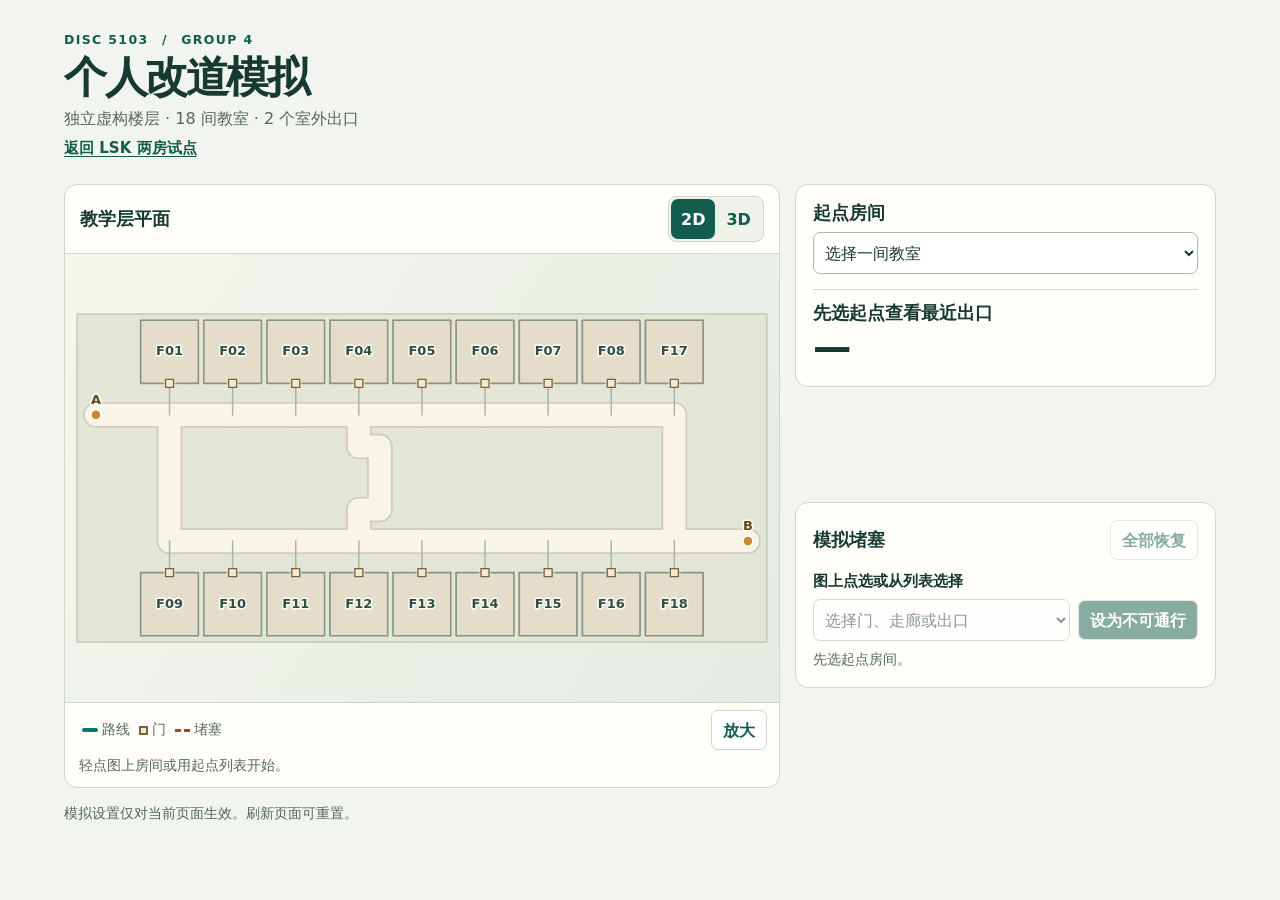
==== personal/index.html @ 48050614 "Add the self-contained 2D and 3D teaching exercise" ====
<!doctype html>
<html lang="zh-CN"><head>
  <meta charset="utf-8"><meta name="viewport" content="width=device-width, initial-scale=1">
  <meta name="theme-color" content="#123c36"><title>个人改道模拟 · DISC 5103</title>
  <link rel="stylesheet" href="./style.css">
  <script defer src="./floor-offline.js"></script><script defer src="./routing.js"></script><script defer src="./map.js"></script><script defer src="./app.js"></script>
</head><body><main>
  <header><p class="kicker">DISC 5103　/　GROUP 4</p><h1>个人改道模拟</h1>
    <p class="sub">独立虚构楼层 · 18 间教室 · 2 个室外出口</p>
    <a class="local-entry" href="../index.html">返回 LSK 两房试点</a></header>
  <p id="error" role="alert" hidden></p>
  <div id="work" class="layout" aria-busy="true">
    <section class="start-card">
      <label for="room">起点房间</label>
      <select id="room"><option value="">选择一间教室</option></select>
      <div class="reading" aria-live="polite">
        <h2 id="dest">先选起点查看最近出口</h2>
        <p class="metric"><b id="distance">—</b><span id="units"></span></p>
        <p id="change"></p><p id="baseline" class="note"></p><p id="ties" class="note"></p>
      </div>
    </section>
    <section class="map-card">
      <div class="map-head"><h2>教学层平面</h2>
        <div class="seg" role="group" aria-label="楼层视图"><button id="v2" aria-pressed="true">2D</button><button id="v3" aria-pressed="false">3D</button></div></div>
      <div class="map-window" id="viewport"><canvas id="floor-map" role="img" aria-label="虚构楼层图"></canvas></div>
      <div class="tools"><span class="legend"><i class="key-line"></i>路线 <i class="key-door"></i>门 <i class="key-block"></i>堵塞</span>
        <div class="tool-btns"><button id="zoom" title="切换放大或全图">放大</button><button id="rotate" hidden>旋转</button></div></div>
      <p id="maphelp" class="note">可在图上点选教室。</p>
    </section>
    <section class="edit-card">
      <div class="edit-head"><h2>模拟堵塞</h2><button id="restore" disabled>全部恢复</button></div>
      <label for="element">图上点选或从列表选择</label>
      <div class="controls"><select id="element" disabled><option value="">选择门、走廊或出口</option></select>
        <button id="toggle" class="primary" disabled>设为不可通行</button></div>
      <p id="action-status" class="note" aria-live="polite">先选起点房间。</p>
      <div id="chips" aria-label="已设为不可通行的地点"></div>
    </section>
  </div>
  <footer>模拟设置仅对当前页面生效。刷新页面可重置。
  </footer>
  <noscript>请启用 JavaScript 以计算个人路线。</noscript>
</main></body></html>
---- personal/style.css ----
:root {color-scheme:light;--ink:#163932;--muted:#53685d;--teal:#135c4e;--line:#cdd7cb;--paper:#fffef9;background:#f2f5ef;color:var(--ink);font:16px/1.45 system-ui,"Microsoft YaHei",sans-serif}
* {box-sizing:border-box}
body {margin:0}
main {max-width:1240px;margin:auto;padding:32px clamp(12px,3.5vw,44px) 24px}
header {margin-bottom:21px}
h1,h2,p {margin:0}
h1 {font-size:clamp(1.8rem,3.8vw,2.7rem);letter-spacing:-.055em;line-height:1.22;margin:.15rem 0 .25rem}
h2,label {font-size:1.1rem;line-height:1.3}
.kicker {font:650 .78rem/1.3 system-ui,sans-serif;letter-spacing:.11em;color:var(--teal)}
.sub,.note,footer,.legend {color:var(--muted)}
.sub {font-size:1rem}
.layout {display:grid;grid-template-columns:minmax(0,1.7fr) minmax(290px,1fr);gap:15px;align-items:start}
.map-card,.start-card,.edit-card {background:var(--paper);border:1px solid var(--line);border-radius:13px;overflow:hidden}
.start-card,.edit-card {padding:17px}
.start-card {grid-row:1;grid-column:2}
.map-card {grid-column:1;grid-row:1 / span 2}
.edit-card {grid-column:2;grid-row:2}
.reading {margin-top:15px;border-top:1px solid var(--line);padding-top:12px}
.metric {display:flex;align-items:baseline;gap:6px}
.metric b {font-size:clamp(1.9rem,3vw,2.6rem);line-height:1.15;font-variant-numeric:tabular-nums}
#change {font-size:.96rem;font-weight:600}
.note {font-size:.88rem}
button,select {font:inherit}
button {cursor:pointer;font-weight:650;min-height:40px;border:1px solid var(--line);border-radius:7px;color:var(--teal);background:white;padding:5px 11px;touch-action:manipulation}
button:focus-visible,select:focus-visible {outline:3px solid #c78228;outline-offset:2px}
button:disabled,select:disabled {cursor:default;opacity:.5}
select {max-width:100%;width:100%;min-width:0;background:white;color:var(--ink);padding:7px;border:1px solid #aab9aa;border-radius:7px;min-height:42px}
label {display:block;font-weight:650;margin:0 0 7px}
.edit-card label {font-size:.95rem;margin-top:12px}
.map-head,.tools,.edit-head,.controls,.tool-btns {display:flex;align-items:center;gap:8px}
.map-head,.tools,.edit-head {justify-content:space-between}
.map-head {padding:11px 15px}
.tools {padding:7px 12px 1px}
.seg {display:flex;gap:1px;border:1px solid var(--line);border-radius:8px;background:#eef2e9;padding:2px}
.seg button {border:0;background:transparent;padding:5px 10px}
.seg button[aria-pressed=true],.primary {color:white;background:var(--teal)}
.map-window {width:100%;overflow:auto;border-block:1px solid var(--line);background:#edf2e9}
canvas {display:block;width:100%;height:clamp(330px,35vw,465px);touch-action:pan-x pan-y pinch-zoom}
.map-window.zoomed canvas {width:175%;height:clamp(360px,50vw,550px)}
.legend {display:flex;flex-wrap:wrap;align-items:center;gap:4px;font-size:.86rem}
.legend i {display:inline-block;margin-left:5px}
.key-line {width:16px;height:4px;background:#007c6d;border-radius:3px}
.key-door {width:9px;height:9px;border:2px solid #78623d;background:#f6e9cd}
.key-block {width:15px;border-top:3px dashed #a84438}
#maphelp {padding:4px 14px 11px}
.controls select {flex:1}
.controls button {white-space:nowrap}
#action-status {margin-top:8px}
#chips {display:flex;align-items:center;flex-wrap:wrap;gap:5px}
#chips:not(:empty) {margin-top:9px}
#chips button {min-height:32px;color:#823c30;background:#fff0e9;font-size:.85rem}
footer {font-size:.86rem;margin-top:16px}
footer nav {display:flex;gap:6px 18px;flex-wrap:wrap;margin-top:5px}
footer a {color:var(--teal);text-underline-offset:3px;padding:4px 0}
.local-entry {display:inline-block;color:var(--teal);font-weight:600;font-size:.94rem;text-underline-offset:3px;margin-top:3px;padding:4px 0}
#error {padding:12px;background:#fff2eb;color:#833b31}
[hidden] {display:none!important}
@media(max-width:740px){
  main{padding:13px 11px 18px}header{margin-bottom:12px}.layout{display:flex;flex-direction:column;gap:9px}
  .start-card,.edit-card,.map-card{width:100%}.start-card,.edit-card{padding:10px 12px}
  .start-card{display:grid;grid-template-columns:auto minmax(0,1fr);align-items:center;gap:8px}
  .start-card label{margin:0}.reading{grid-column:1/-1;margin-top:0;padding-top:6px;display:grid;grid-template-columns:minmax(0,1fr) auto;align-items:center;gap:0 5px}
  .reading h2{font-size:1rem}.metric b{font-size:1.55rem}.metric span{font-size:.85rem}
  .reading #change,.reading #baseline,.reading #ties{grid-column:1/-1}.map-head{padding:5px 10px}
  canvas{height:clamp(164px,51vw,280px)}.map-window.zoomed canvas{width:220%;height:clamp(270px,90vw,365px)}
  .tools{padding:4px 8px 0}.tools button,.seg button{min-height:36px}.legend{font-size:.80rem}
  #maphelp{padding:2px 10px 7px;font-size:.82rem}.edit-card label{margin-top:4px}
  footer{margin-top:11px}.sub{font-size:.91rem}
}
@media(max-width:360px){.controls{gap:4px}.controls button{font-size:.88rem;padding:7px}.key-line{width:13px}.sub{font-size:.85rem}}
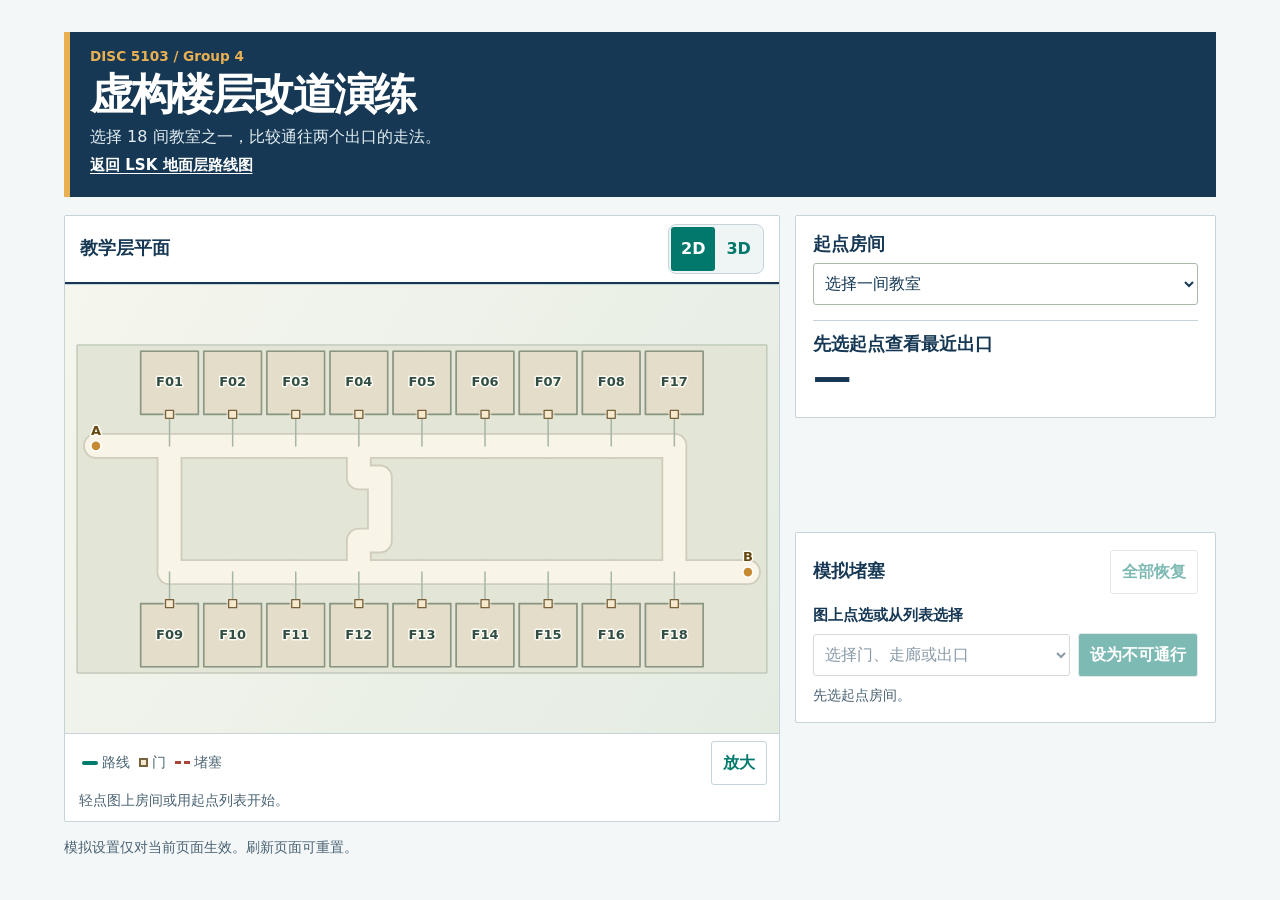
==== commit 61b2b2d2: "Refresh the teaching floor with campus wayfinding controls" ====
--- a/personal/index.html
+++ b/personal/index.html
@@ -1,13 +1,13 @@
 <!doctype html>
 <html lang="zh-CN"><head>
   <meta charset="utf-8"><meta name="viewport" content="width=device-width, initial-scale=1">
-  <meta name="theme-color" content="#123c36"><title>个人改道模拟 · DISC 5103</title>
+  <meta name="theme-color" content="#163854"><title>虚构楼层改道演练 · DISC 5103</title>
   <link rel="stylesheet" href="./style.css">
   <script defer src="./floor-offline.js"></script><script defer src="./routing.js"></script><script defer src="./map.js"></script><script defer src="./app.js"></script>
 </head><body><main>
-  <header><p class="kicker">DISC 5103　/　GROUP 4</p><h1>个人改道模拟</h1>
-    <p class="sub">独立虚构楼层 · 18 间教室 · 2 个室外出口</p>
-    <a class="local-entry" href="../index.html">返回 LSK 两房试点</a></header>
+  <header><p class="kicker">DISC 5103 / Group 4</p><h1>虚构楼层改道演练</h1>
+    <p class="sub">选择 18 间教室之一，比较通往两个出口的走法。</p>
+    <a class="local-entry" href="../index.html">返回 LSK 地面层路线图</a></header>
   <p id="error" role="alert" hidden></p>
   <div id="work" class="layout" aria-busy="true">
     <section class="start-card">
--- a/personal/style.css
+++ b/personal/style.css
@@ -1,16 +1,16 @@
-:root {color-scheme:light;--ink:#163932;--muted:#53685d;--teal:#135c4e;--line:#cdd7cb;--paper:#fffef9;background:#f2f5ef;color:var(--ink);font:16px/1.45 system-ui,"Microsoft YaHei",sans-serif}
+:root {color-scheme:light;--ink:#163854;--muted:#496272;--teal:#00786c;--line:#c6d3d9;--paper:#fff;background:#f4f7f8;color:var(--ink);font:16px/1.45 system-ui,"Microsoft YaHei",sans-serif}
 * {box-sizing:border-box}
 body {margin:0}
 main {max-width:1240px;margin:auto;padding:32px clamp(12px,3.5vw,44px) 24px}
-header {margin-bottom:21px}
+header {margin-bottom:18px;background:var(--ink);color:white;border-left:6px solid #e9b052;padding:16px 20px}
 h1,h2,p {margin:0}
 h1 {font-size:clamp(1.8rem,3.8vw,2.7rem);letter-spacing:-.055em;line-height:1.22;margin:.15rem 0 .25rem}
 h2,label {font-size:1.1rem;line-height:1.3}
-.kicker {font:650 .78rem/1.3 system-ui,sans-serif;letter-spacing:.11em;color:var(--teal)}
+.kicker {font:650 .85rem/1.3 system-ui,sans-serif;color:#e9b052}
 .sub,.note,footer,.legend {color:var(--muted)}
-.sub {font-size:1rem}
+.sub {font-size:1rem;color:#e2edf1}
 .layout {display:grid;grid-template-columns:minmax(0,1.7fr) minmax(290px,1fr);gap:15px;align-items:start}
-.map-card,.start-card,.edit-card {background:var(--paper);border:1px solid var(--line);border-radius:13px;overflow:hidden}
+.map-card,.start-card,.edit-card {background:var(--paper);border:1px solid var(--line);border-radius:2px;overflow:hidden}
 .start-card,.edit-card {padding:17px}
 .start-card {grid-row:1;grid-column:2}
 .map-card {grid-column:1;grid-row:1 / span 2}
@@ -21,20 +21,20 @@
 #change {font-size:.96rem;font-weight:600}
 .note {font-size:.88rem}
 button,select {font:inherit}
-button {cursor:pointer;font-weight:650;min-height:40px;border:1px solid var(--line);border-radius:7px;color:var(--teal);background:white;padding:5px 11px;touch-action:manipulation}
+button {cursor:pointer;font-weight:650;min-height:44px;border:1px solid var(--line);border-radius:3px;color:var(--teal);background:white;padding:5px 11px;touch-action:manipulation}
 button:focus-visible,select:focus-visible {outline:3px solid #c78228;outline-offset:2px}
 button:disabled,select:disabled {cursor:default;opacity:.5}
-select {max-width:100%;width:100%;min-width:0;background:white;color:var(--ink);padding:7px;border:1px solid #aab9aa;border-radius:7px;min-height:42px}
+select {max-width:100%;width:100%;min-width:0;background:white;color:var(--ink);padding:7px;border:1px solid #aab9aa;border-radius:3px;min-height:42px}
 label {display:block;font-weight:650;margin:0 0 7px}
 .edit-card label {font-size:.95rem;margin-top:12px}
 .map-head,.tools,.edit-head,.controls,.tool-btns {display:flex;align-items:center;gap:8px}
 .map-head,.tools,.edit-head {justify-content:space-between}
-.map-head {padding:11px 15px}
+.map-head {padding:8px 15px;border-bottom:2px solid var(--ink)}
 .tools {padding:7px 12px 1px}
-.seg {display:flex;gap:1px;border:1px solid var(--line);border-radius:8px;background:#eef2e9;padding:2px}
+.seg {display:flex;gap:1px;border:1px solid var(--line);border-radius:8px;background:#eff4f5;padding:2px}
 .seg button {border:0;background:transparent;padding:5px 10px}
 .seg button[aria-pressed=true],.primary {color:white;background:var(--teal)}
-.map-window {width:100%;overflow:auto;border-block:1px solid var(--line);background:#edf2e9}
+.map-window {width:100%;overflow:auto;border-block:1px solid var(--line);background:#edf3f5}
 canvas {display:block;width:100%;height:clamp(330px,35vw,465px);touch-action:pan-x pan-y pinch-zoom}
 .map-window.zoomed canvas {width:175%;height:clamp(360px,50vw,550px)}
 .legend {display:flex;flex-wrap:wrap;align-items:center;gap:4px;font-size:.86rem}
@@ -52,18 +52,18 @@
 footer {font-size:.86rem;margin-top:16px}
 footer nav {display:flex;gap:6px 18px;flex-wrap:wrap;margin-top:5px}
 footer a {color:var(--teal);text-underline-offset:3px;padding:4px 0}
-.local-entry {display:inline-block;color:var(--teal);font-weight:600;font-size:.94rem;text-underline-offset:3px;margin-top:3px;padding:4px 0}
+.local-entry {display:inline-block;color:#fff;font-weight:600;font-size:.94rem;text-underline-offset:3px;margin-top:3px;padding:4px 0}
 #error {padding:12px;background:#fff2eb;color:#833b31}
 [hidden] {display:none!important}
 @media(max-width:740px){
-  main{padding:13px 11px 18px}header{margin-bottom:12px}.layout{display:flex;flex-direction:column;gap:9px}
+  main{padding:13px 11px 18px}header{margin-bottom:12px;padding:12px 14px}.layout{display:flex;flex-direction:column;gap:9px}
   .start-card,.edit-card,.map-card{width:100%}.start-card,.edit-card{padding:10px 12px}
   .start-card{display:grid;grid-template-columns:auto minmax(0,1fr);align-items:center;gap:8px}
   .start-card label{margin:0}.reading{grid-column:1/-1;margin-top:0;padding-top:6px;display:grid;grid-template-columns:minmax(0,1fr) auto;align-items:center;gap:0 5px}
   .reading h2{font-size:1rem}.metric b{font-size:1.55rem}.metric span{font-size:.85rem}
   .reading #change,.reading #baseline,.reading #ties{grid-column:1/-1}.map-head{padding:5px 10px}
   canvas{height:clamp(164px,51vw,280px)}.map-window.zoomed canvas{width:220%;height:clamp(270px,90vw,365px)}
-  .tools{padding:4px 8px 0}.tools button,.seg button{min-height:36px}.legend{font-size:.80rem}
+  .tools{padding:4px 8px 0}.tools button,.seg button{min-height:44px}.legend{font-size:.80rem}
   #maphelp{padding:2px 10px 7px;font-size:.82rem}.edit-card label{margin-top:4px}
   footer{margin-top:11px}.sub{font-size:.91rem}
 }
